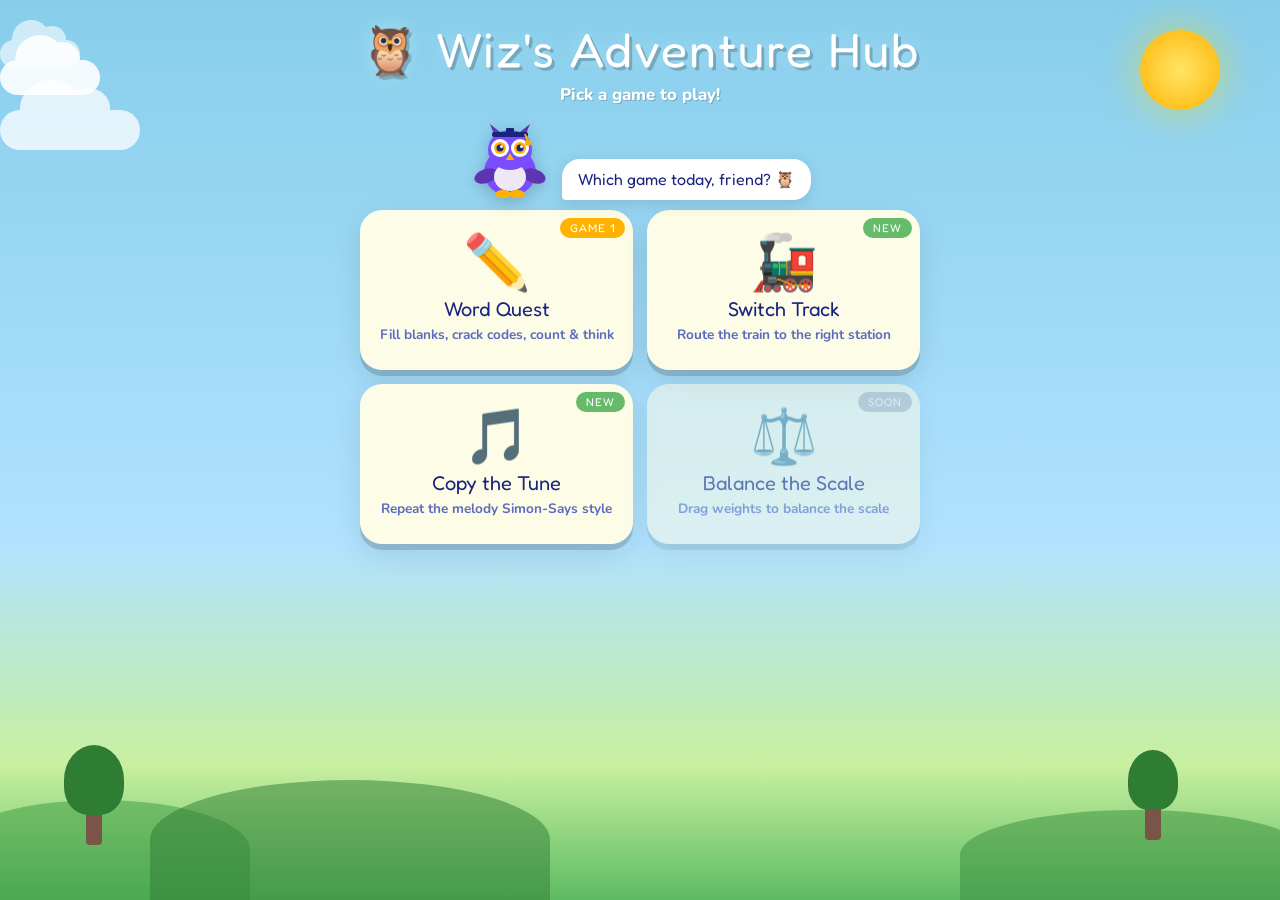
==== index.html @ 67a91172 "Add Copy the Tune — Simon-Says musical game 4 pads (C-E-G-C major triad), Web Audio bell tones, 9 cu" ====
<!DOCTYPE html>
<html lang="en">
<head>
<meta charset="UTF-8">
<meta name="viewport" content="width=device-width, initial-scale=1.0">
<title>KidsLearn — Wiz's Adventure Hub 🦉</title>
<link rel="stylesheet" href="css/base.css">
<style>
.hub-title{
  font-family:'Fredoka One',cursive;
  font-size:clamp(2rem,6vw,3rem);
  color:white;text-align:center;
  text-shadow:3px 3px 0 rgba(0,0,0,0.2),0 0 20px rgba(255,255,255,0.3);
  letter-spacing:2px;
  margin:8px 0 4px;
}
.hub-sub{
  text-align:center;color:white;font-weight:800;
  font-size:1.05rem;text-shadow:1px 1px 0 rgba(0,0,0,0.2);
  margin-bottom:14px;
}
.tiles{
  display:grid;grid-template-columns:1fr 1fr;gap:14px;
  width:100%;max-width:560px;margin-top:6px;
}
@media (max-width:420px){ .tiles{grid-template-columns:1fr} }
.tile{
  display:flex;flex-direction:column;align-items:center;justify-content:center;
  background:rgba(255,253,231,0.97);
  border-radius:22px;padding:20px 14px;
  text-decoration:none;
  box-shadow:0 6px 0 rgba(0,0,0,0.15),0 10px 30px rgba(0,0,0,0.1);
  transition:transform 0.15s,box-shadow 0.15s;
  color:var(--navy);
  min-height:160px;
  position:relative;
  overflow:hidden;
}
.tile:hover{transform:translateY(-3px);box-shadow:0 9px 0 rgba(0,0,0,0.15),0 14px 40px rgba(0,0,0,0.12)}
.tile:active{transform:translateY(2px);box-shadow:0 4px 0 rgba(0,0,0,0.15)}
.tile.locked{opacity:0.55;cursor:not-allowed;pointer-events:none}
.tile-icon{font-size:3.4rem;line-height:1;margin-bottom:8px}
.tile-name{font-family:'Fredoka One',cursive;font-size:1.25rem;text-align:center;line-height:1.15}
.tile-desc{font-size:0.85rem;color:#5C6BC0;font-weight:700;text-align:center;margin-top:4px}
.tile-badge{
  position:absolute;top:8px;right:8px;
  background:#FFB300;color:white;font-family:'Fredoka One',cursive;
  font-size:0.7rem;padding:3px 10px;border-radius:99px;letter-spacing:1px;
}
.tile-badge.soon{background:#BDBDBD}
.tile-badge.new{background:#66BB6A}
</style>
</head>
<body>

<div id="scene" class="day">
  <div class="sun"></div>
  <div class="moon"></div>
  <div class="stars-wrap" id="starsWrap"></div>
  <div class="cloud c1"></div>
  <div class="cloud c2"></div>
  <div class="cloud c3"></div>
  <div class="hills">
    <div class="hill hill1"></div>
    <div class="hill hill2"></div>
    <div class="hill hill3"></div>
  </div>
  <div class="tree" style="left:5%;bottom:55px"><div class="tree-top"></div><div class="tree-trunk"></div></div>
  <div class="tree" style="right:8%;bottom:60px"><div class="tree-top" style="width:50px;height:60px"></div><div class="tree-trunk"></div></div>
</div>

<div id="confetti"></div>

<div id="app">
  <div class="hub-title">🦉 Wiz's Adventure Hub</div>
  <div class="hub-sub">Pick a game to play!</div>

  <div id="wizHost"></div>

  <div class="tiles">
    <a class="tile" href="games/word-quest.html">
      <span class="tile-badge">GAME 1</span>
      <div class="tile-icon">✏️</div>
      <div class="tile-name">Word Quest</div>
      <div class="tile-desc">Fill blanks, crack codes, count &amp; think</div>
    </a>
    <a class="tile" href="games/switch-track.html">
      <span class="tile-badge new">NEW</span>
      <div class="tile-icon">🚂</div>
      <div class="tile-name">Switch Track</div>
      <div class="tile-desc">Route the train to the right station</div>
    </a>
    <a class="tile" href="games/copy-the-tune.html">
      <span class="tile-badge new">NEW</span>
      <div class="tile-icon">🎵</div>
      <div class="tile-name">Copy the Tune</div>
      <div class="tile-desc">Repeat the melody Simon-Says style</div>
    </a>
    <div class="tile locked">
      <span class="tile-badge soon">SOON</span>
      <div class="tile-icon">⚖️</div>
      <div class="tile-name">Balance the Scale</div>
      <div class="tile-desc">Drag weights to balance the scale</div>
    </div>
  </div>
</div>

<script src="js/core/util.js"></script>
<script src="js/core/scene.js"></script>
<script src="js/core/wiz.js"></script>
<script src="js/core/confetti.js"></script>
<script>
  KL.scene.setScene('day');
  KL.wiz.mount(document.getElementById('wizHost'), 'Which game today, friend? 🦉');
  setTimeout(()=>KL.wiz.say('Which game today, friend? 🦉','idle'), 400);
</script>
</body>
</html>
---- css/base.css ----
@import url('https://fonts.googleapis.com/css2?family=Nunito:wght@400;700;800;900&family=Fredoka+One&display=swap');

:root {
  --sky1:#87CEEB; --sky2:#B0E0FF;
  --sun:#FFD700; --moon:#FFF8DC;
  --grass:#5DBB63; --grass2:#3A9940;
  --cloud:#fff;
  --navy:#1A237E; --navy2:#283593;
  --coral:#FF6B4A; --coral2:#E64A19;
  --gold:#FFB300; --gold2:#FF8F00;
  --mint:#4CAF82; --mint2:#388E60;
  --purple:#7C4DFF; --purple2:#5E35B1;
  --card:#FFFDE7; --card2:#FFF9C4;
  --white:#fff;
  --txt:#1A237E;
}

*{box-sizing:border-box;margin:0;padding:0}

body{
  font-family:'Nunito',sans-serif;
  min-height:100vh;
  overflow-x:hidden;
  display:flex;flex-direction:column;align-items:center;
  position:relative;
}

/* ═══ ANIMATED BACKGROUNDS ═══ */
#scene{
  position:fixed;inset:0;z-index:0;
  transition:background 1s ease;
}
#scene.day{background:linear-gradient(180deg,#87CEEB 0%,#B0E2FF 60%,#C8F0A0 85%,#5DBB63 100%)}
#scene.night{background:linear-gradient(180deg,#0D1B4B 0%,#1A2D6B 60%,#1E3A1E 85%,#2D5A2D 100%)}
#scene.jungle{background:linear-gradient(180deg,#1B5E20 0%,#2E7D32 40%,#388E3C 75%,#1B5E20 100%)}
#scene.space{background:linear-gradient(180deg,#0A0A2E 0%,#1A1A4E 50%,#0D2137 85%,#0A1628 100%)}
#scene.candy{background:linear-gradient(180deg,#FCE4EC 0%,#F8BBD0 40%,#E1BEE7 75%,#CE93D8 100%)}

.sun{position:absolute;top:30px;right:60px;width:80px;height:80px;background:radial-gradient(circle,#FFE566,#FFB300);border-radius:50%;box-shadow:0 0 40px #FFD70088;animation:sunPulse 4s ease-in-out infinite}
@keyframes sunPulse{0%,100%{box-shadow:0 0 40px #FFD70088}50%{box-shadow:0 0 70px #FFD700CC}}
.moon{position:absolute;top:30px;right:60px;width:70px;height:70px;background:#FFF8DC;border-radius:50%;box-shadow:0 0 30px #FFF8DC88;display:none}
.night .moon{display:block}
.night .sun{display:none}

.cloud{position:absolute;background:white;border-radius:50px;opacity:0.9;animation:drift linear infinite}
.cloud::before,.cloud::after{content:'';position:absolute;background:white;border-radius:50%}
.cloud.c1{width:100px;height:35px;top:60px;animation-duration:28s;animation-delay:-5s}
.cloud.c1::before{width:50px;height:50px;top:-25px;left:15px}
.cloud.c1::after{width:35px;height:35px;top:-18px;left:45px}
.cloud.c2{width:140px;height:40px;top:110px;animation-duration:40s;animation-delay:-15s;opacity:0.75}
.cloud.c2::before{width:65px;height:55px;top:-30px;left:20px}
.cloud.c2::after{width:45px;height:40px;top:-22px;left:65px}
.cloud.c3{width:80px;height:28px;top:40px;animation-duration:55s;animation-delay:-30s;opacity:0.6}
.cloud.c3::before{width:38px;height:38px;top:-20px;left:12px}
.cloud.c3::after{width:28px;height:28px;top:-14px;left:38px}
@keyframes drift{from{left:-200px}to{left:110vw}}

.stars-wrap{position:absolute;inset:0;pointer-events:none;display:none}
.night .stars-wrap,.space .stars-wrap{display:block}
.star-dot{position:absolute;background:white;border-radius:50%;animation:twinkle ease-in-out infinite}
@keyframes twinkle{0%,100%{opacity:1;transform:scale(1)}50%{opacity:0.2;transform:scale(0.5)}}

.hills{position:absolute;bottom:0;left:0;right:0;height:120px;overflow:hidden}
.hill{position:absolute;bottom:0;border-radius:50% 50% 0 0;opacity:0.5}
.hill1{width:300px;height:100px;left:-50px;background:#3A9940}
.hill2{width:400px;height:120px;left:150px;background:#2E7D32}
.hill3{width:350px;height:90px;right:-30px;background:#388E3C}

.tree{position:absolute;bottom:60px}
.tree-trunk{width:16px;height:40px;background:#795548;margin:0 auto;border-radius:4px}
.tree-top{width:60px;height:70px;background:#2E7D32;border-radius:50% 50% 40% 40%;margin:0 auto;position:relative;top:10px}

.vine{position:absolute;top:0;width:8px;background:linear-gradient(#2E7D32,#1B5E20);border-radius:4px;animation:swingVine 3s ease-in-out infinite;transform-origin:top center}
@keyframes swingVine{0%,100%{transform:rotate(-8deg)}50%{transform:rotate(8deg)}}

.planet{position:absolute;border-radius:50%;animation:floatPlanet 6s ease-in-out infinite}
@keyframes floatPlanet{0%,100%{transform:translateY(0)}50%{transform:translateY(-12px)}}
.rocket{position:absolute;font-size:2.5rem;animation:rocketFly 8s linear infinite}
@keyframes rocketFly{from{left:-60px;top:20%}to{left:110vw;top:10%}}

.lollipop{position:absolute;font-size:2.5rem;animation:bounce 2s ease-in-out infinite}
@keyframes bounce{0%,100%{transform:translateY(0) rotate(-5deg)}50%{transform:translateY(-10px) rotate(5deg)}}

/* ═══ OWL MASCOT ═══ */
.wiz-wrap{
  position:relative;z-index:10;
  display:flex;align-items:flex-end;gap:12px;
  margin-bottom:4px;
  width:100%;max-width:580px;
  padding:0 8px;
}
.wiz{
  flex-shrink:0;
  width:80px;height:80px;
  position:relative;
  filter:drop-shadow(0 4px 8px rgba(0,0,0,0.2));
  transition:transform 0.3s;
}
.wiz.happy{animation:wizBounce 0.6s ease}
.wiz.sad{animation:wizShake 0.5s ease}
.wiz.idle{animation:wizFloat 3s ease-in-out infinite}
@keyframes wizBounce{0%,100%{transform:scale(1)}30%{transform:scale(1.3) rotate(-10deg)}60%{transform:scale(0.9) rotate(5deg)}}
@keyframes wizShake{0%,100%{transform:translateX(0)}25%{transform:translateX(-8px)}75%{transform:translateX(8px)}}
@keyframes wizFloat{0%,100%{transform:translateY(0)}50%{transform:translateY(-6px)}}

.wiz-bubble{
  background:white;
  border-radius:18px 18px 18px 4px;
  padding:10px 16px;
  font-family:'Fredoka One',cursive;
  font-size:1rem;
  color:var(--navy);
  box-shadow:0 4px 16px rgba(0,0,0,0.12);
  max-width:340px;
  line-height:1.3;
  opacity:0;
  transform:translateY(6px);
  transition:opacity 0.3s,transform 0.3s;
}
.wiz-bubble.show{opacity:1;transform:translateY(0)}

/* ═══ LAYOUT ═══ */
#app{
  position:relative;z-index:5;
  width:100%;max-width:640px;
  padding:12px 12px 24px;
  display:flex;flex-direction:column;align-items:center;
  min-height:100vh;
}

.hdr{text-align:center;padding:12px 0 6px}
.logo{
  font-family:'Fredoka One',cursive;
  font-size:clamp(1.6rem,4.5vw,2.4rem);
  color:white;
  text-shadow:3px 3px 0 rgba(0,0,0,0.2),0 0 20px rgba(255,255,255,0.3);
  letter-spacing:2px;
}

.hud{display:flex;gap:10px;justify-content:center;flex-wrap:wrap;margin:8px 0 10px;width:100%}
.hud-pill{
  background:rgba(255,255,255,0.92);
  backdrop-filter:blur(4px);
  border-radius:99px;padding:6px 18px;
  font-family:'Fredoka One',cursive;font-size:1.05rem;
  box-shadow:0 3px 0 rgba(0,0,0,0.12);
  color:var(--navy);display:flex;align-items:center;gap:5px;
}

.prog-wrap{width:100%;background:rgba(255,255,255,0.4);border-radius:99px;height:12px;margin-bottom:10px;overflow:hidden}
.prog-bar{height:100%;border-radius:99px;background:linear-gradient(90deg,#FFB300,#FF6B4A);transition:width 0.5s ease}

.card{
  background:rgba(255,253,231,0.97);
  border-radius:28px;
  padding:24px 20px 22px;
  width:100%;
  box-shadow:0 8px 0 rgba(0,0,0,0.15),0 14px 40px rgba(0,0,0,0.12);
  position:relative;
  animation:cardIn 0.4s cubic-bezier(0.34,1.56,0.64,1);
}
@keyframes cardIn{from{opacity:0;transform:translateY(40px) scale(0.92)}to{opacity:1;transform:none}}

.screen{
  width:100%;max-width:560px;
  background:rgba(255,253,231,0.97);
  border-radius:28px;padding:36px 24px;
  text-align:center;
  box-shadow:0 8px 0 rgba(0,0,0,0.15),0 14px 40px rgba(0,0,0,0.12);
  animation:cardIn 0.4s ease;
}
.screen h1{font-family:'Fredoka One',cursive;font-size:2.4rem;color:var(--navy);margin-bottom:10px}
.screen p{font-size:1.05rem;color:#5C6BC0;font-weight:700;line-height:1.6;margin-bottom:22px}
.big-e{font-size:5rem;margin-bottom:10px}

.start-btn,.play-btn{
  font-family:'Fredoka One',cursive;font-size:1.4rem;
  padding:15px 48px;background:var(--coral);color:white;
  border:none;border-radius:99px;cursor:pointer;
  box-shadow:0 6px 0 var(--coral2);letter-spacing:1px;
  transition:transform 0.15s;
}
.start-btn:hover,.play-btn:hover{transform:scale(1.05)}

.next-btn{
  display:block;margin:16px auto 0;
  font-family:'Fredoka One',cursive;font-size:1.15rem;
  padding:12px 34px;background:var(--navy);color:white;
  border:none;border-radius:99px;cursor:pointer;
  box-shadow:0 5px 0 #0D1B6E;
  transition:transform 0.1s,box-shadow 0.1s;
  letter-spacing:1px;
}
.next-btn:hover{transform:translateY(-2px);box-shadow:0 7px 0 #0D1B6E}
.next-btn:active{transform:translateY(3px);box-shadow:0 2px 0 #0D1B6E}

#confetti{position:fixed;inset:0;pointer-events:none;z-index:999;overflow:hidden}
.cbit{position:absolute;border-radius:3px;animation:cffall linear forwards}
@keyframes cffall{
  0%{transform:translateY(-20px) rotate(0deg);opacity:1}
  100%{transform:translateY(110vh) rotate(720deg);opacity:0}
}

.hidden{display:none!important}

/* Back-to-hub button */
.back-hub{
  position:fixed;top:14px;left:14px;z-index:20;
  background:rgba(255,255,255,0.92);
  border:none;border-radius:99px;
  padding:8px 16px;
  font-family:'Fredoka One',cursive;font-size:0.95rem;
  color:var(--navy);cursor:pointer;
  box-shadow:0 3px 0 rgba(0,0,0,0.12);
  text-decoration:none;
}
.back-hub:hover{transform:translateY(-2px)}
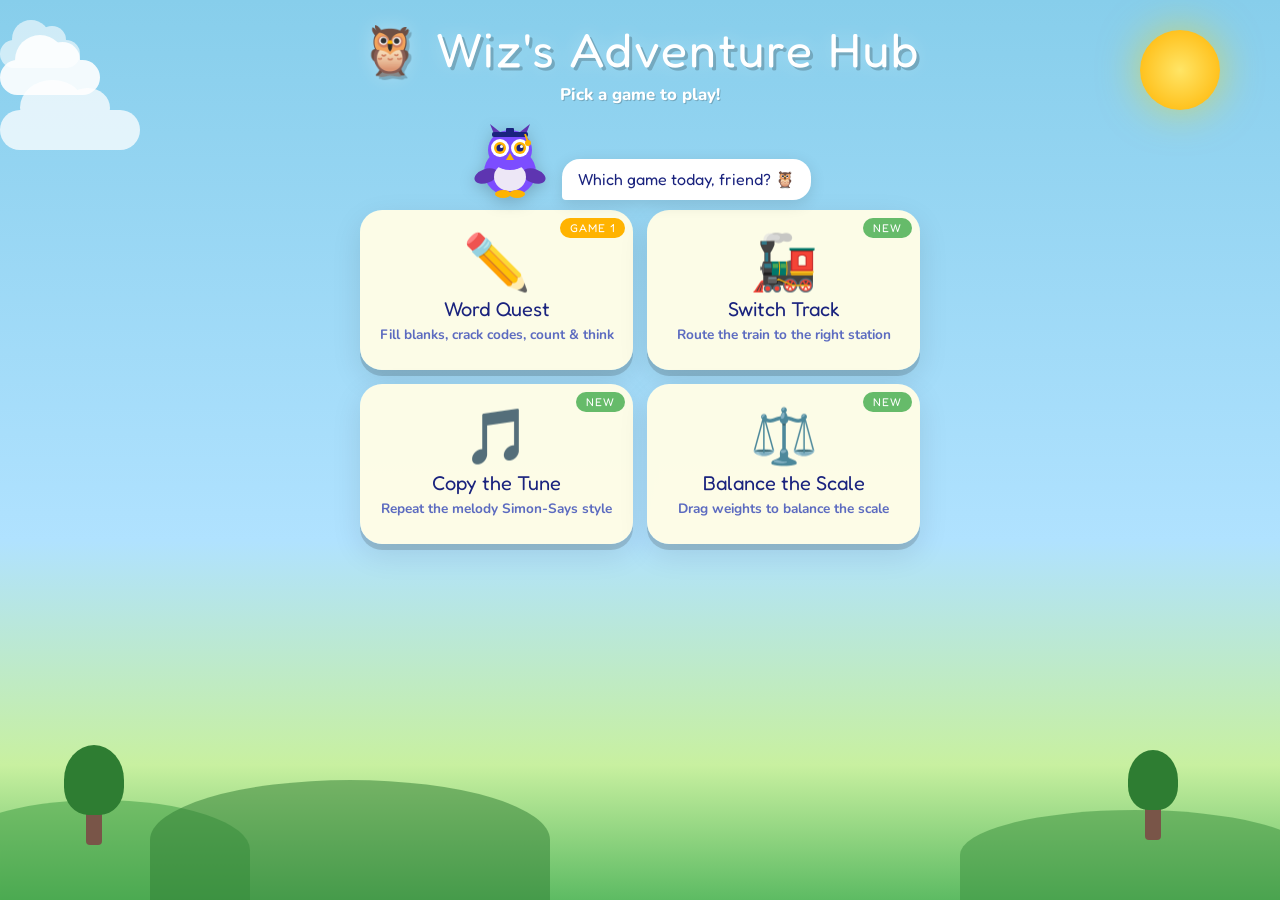
==== commit 31da2380: "Add Balance the Scale — framework scaffold (drag-drop TODO) 15 levels across 2 modes: match (L1-L8) " ====
--- a/index.html
+++ b/index.html
@@ -96,12 +96,12 @@
       <div class="tile-name">Copy the Tune</div>
       <div class="tile-desc">Repeat the melody Simon-Says style</div>
     </a>
-    <div class="tile locked">
-      <span class="tile-badge soon">SOON</span>
+    <a class="tile" href="games/balance-the-scale.html">
+      <span class="tile-badge new">NEW</span>
       <div class="tile-icon">⚖️</div>
       <div class="tile-name">Balance the Scale</div>
       <div class="tile-desc">Drag weights to balance the scale</div>
-    </div>
+    </a>
   </div>
 </div>
 
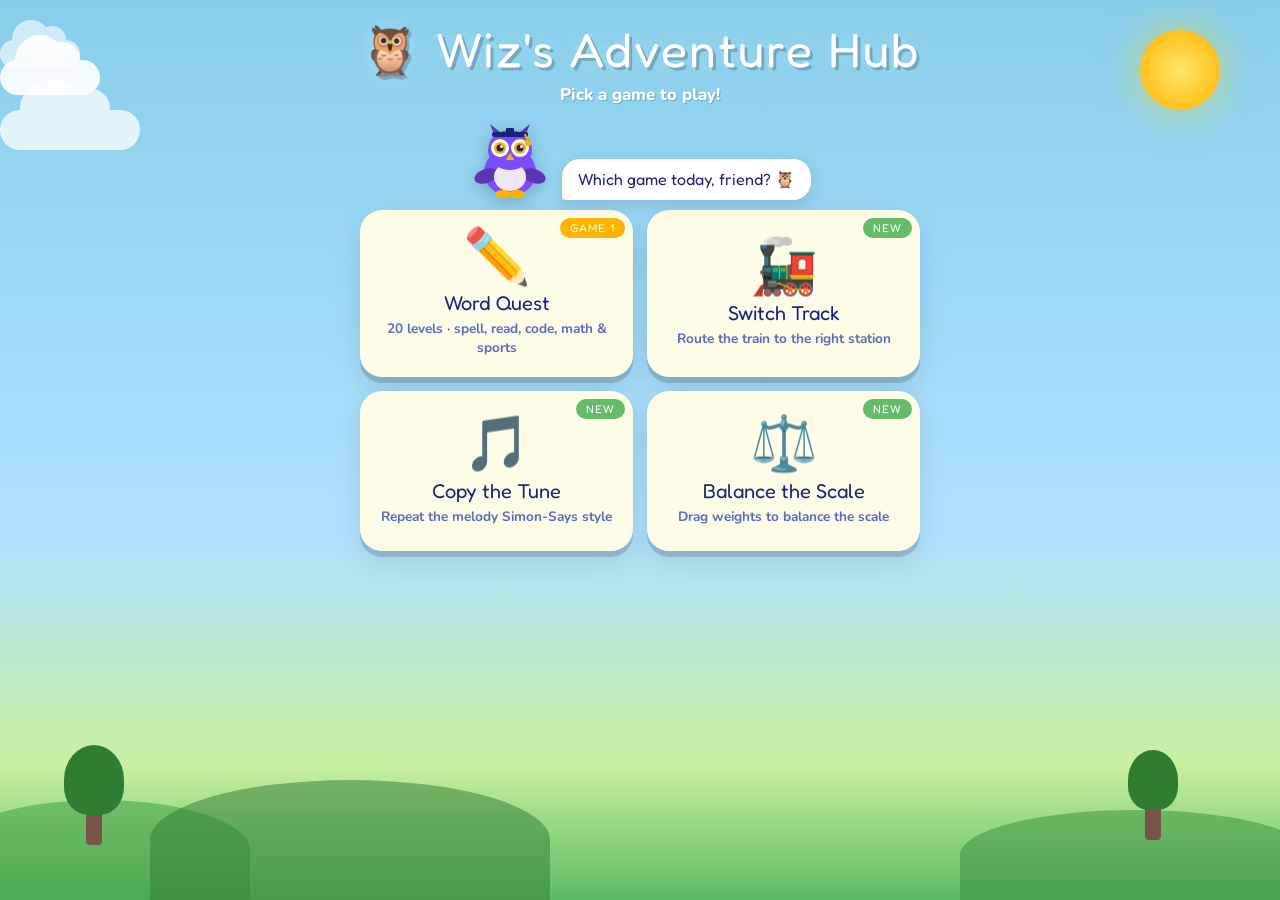
==== commit ee7df389: "Word Quest: rebuild as 20-level quiz wired to reward games Replaces the old single-file random quiz " ====
--- a/index.html
+++ b/index.html
@@ -78,11 +78,11 @@
   <div id="wizHost"></div>
 
   <div class="tiles">
-    <a class="tile" href="games/word-quest.html">
+    <a class="tile" href="games/word-quest/index.html">
       <span class="tile-badge">GAME 1</span>
       <div class="tile-icon">✏️</div>
       <div class="tile-name">Word Quest</div>
-      <div class="tile-desc">Fill blanks, crack codes, count &amp; think</div>
+      <div class="tile-desc">20 levels · spell, read, code, math &amp; sports</div>
     </a>
     <a class="tile" href="games/switch-track.html">
       <span class="tile-badge new">NEW</span>
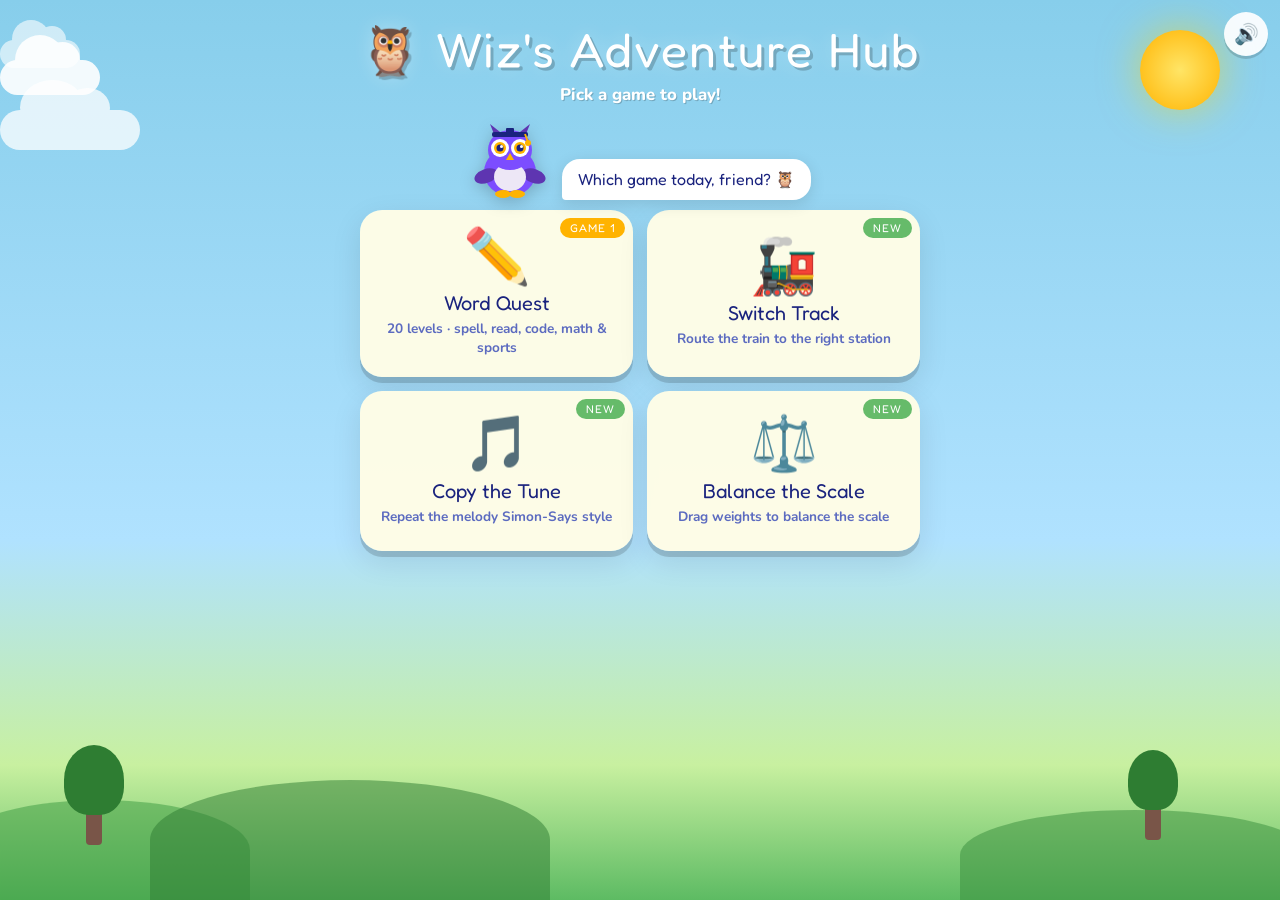
==== commit 094d5c32: "Audio: fix mobile playback, add music everywhere + sound toggle Investigated "no sound on mobile": m" ====
--- a/index.html
+++ b/index.html
@@ -109,6 +109,7 @@
 <script src="js/core/scene.js"></script>
 <script src="js/core/wiz.js"></script>
 <script src="js/core/confetti.js"></script>
+<script src="js/core/audio.js"></script>
 <script>
   KL.scene.setScene('day');
   KL.wiz.mount(document.getElementById('wizHost'), 'Which game today, friend? 🦉');
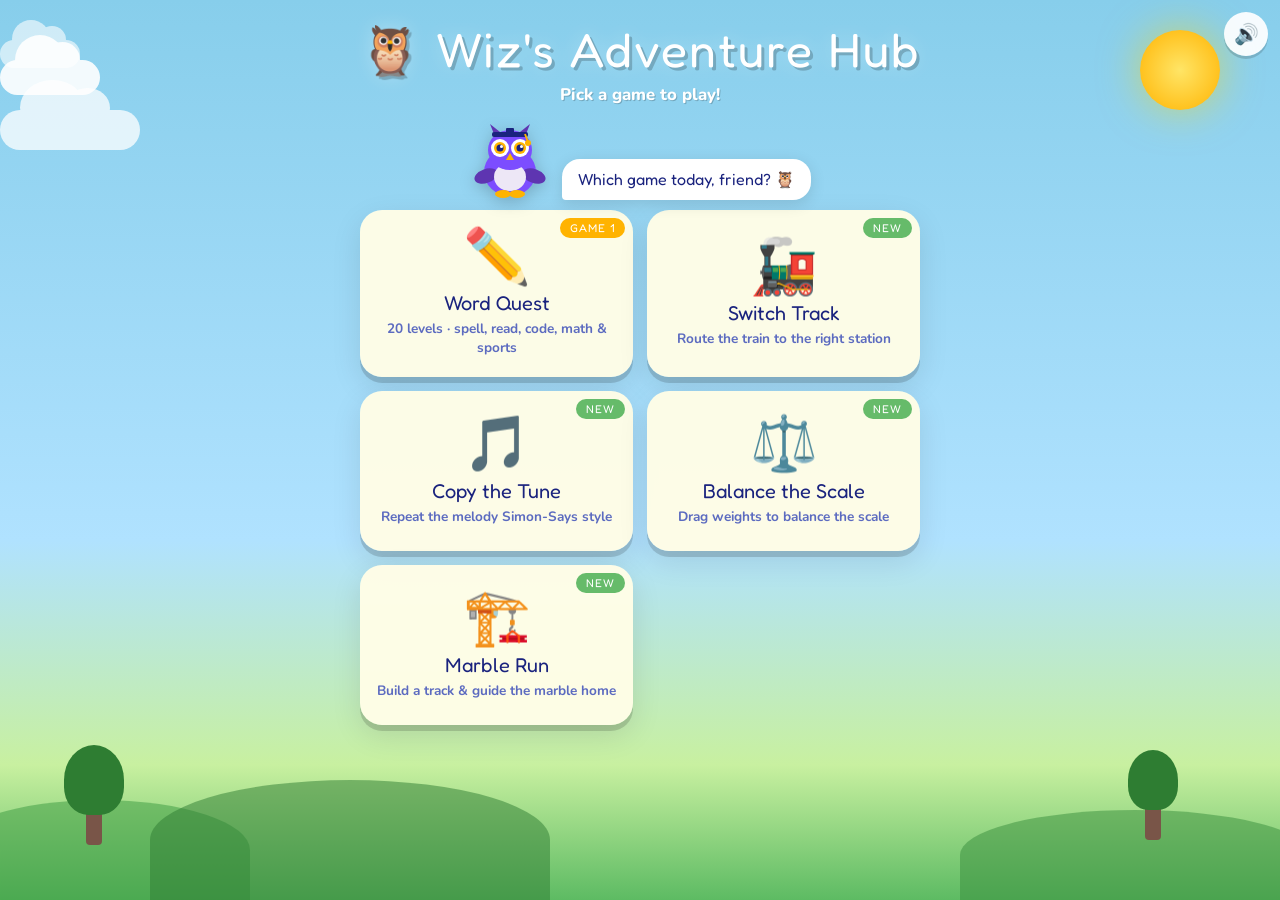
==== commit c771fc55: "Add Marble Run: physics puzzle with 15 levels + sandbox mode Canvas-based 2D physics (gravity, ramps" ====
--- a/index.html
+++ b/index.html
@@ -102,6 +102,12 @@
       <div class="tile-name">Balance the Scale</div>
       <div class="tile-desc">Drag weights to balance the scale</div>
     </a>
+    <a class="tile" href="games/marble-run.html">
+      <span class="tile-badge new">NEW</span>
+      <div class="tile-icon">🏗️</div>
+      <div class="tile-name">Marble Run</div>
+      <div class="tile-desc">Build a track &amp; guide the marble home</div>
+    </a>
   </div>
 </div>
 
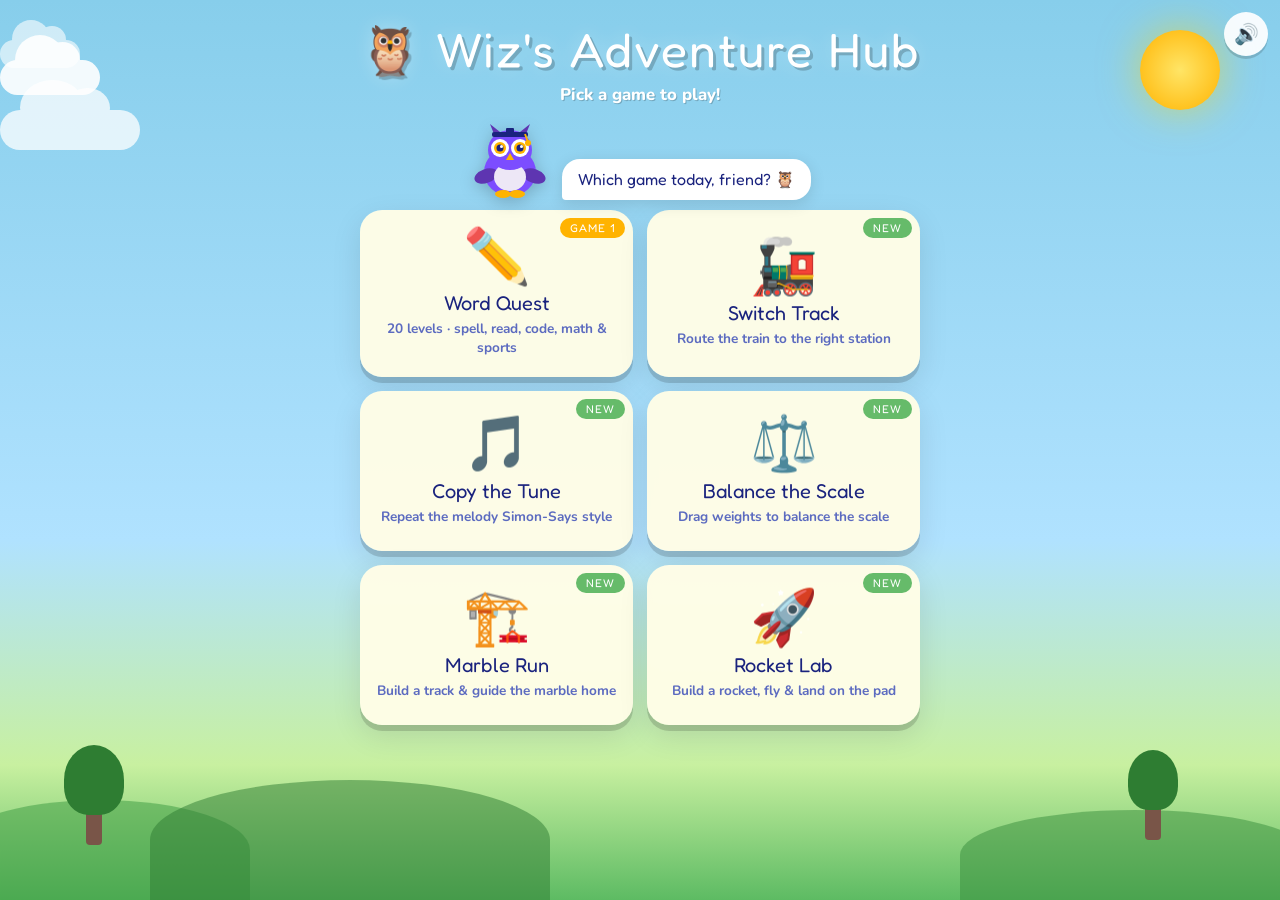
==== commit 65c61127: "Add Rocket Lab: build rockets, fly & land across 15 levels Co-Authored-By: Claude Opus 4.6 <noreply@" ====
--- a/index.html
+++ b/index.html
@@ -108,6 +108,12 @@
       <div class="tile-name">Marble Run</div>
       <div class="tile-desc">Build a track &amp; guide the marble home</div>
     </a>
+    <a class="tile" href="games/rocket-lab.html">
+      <span class="tile-badge new">NEW</span>
+      <div class="tile-icon">🚀</div>
+      <div class="tile-name">Rocket Lab</div>
+      <div class="tile-desc">Build a rocket, fly &amp; land on the pad</div>
+    </a>
   </div>
 </div>
 
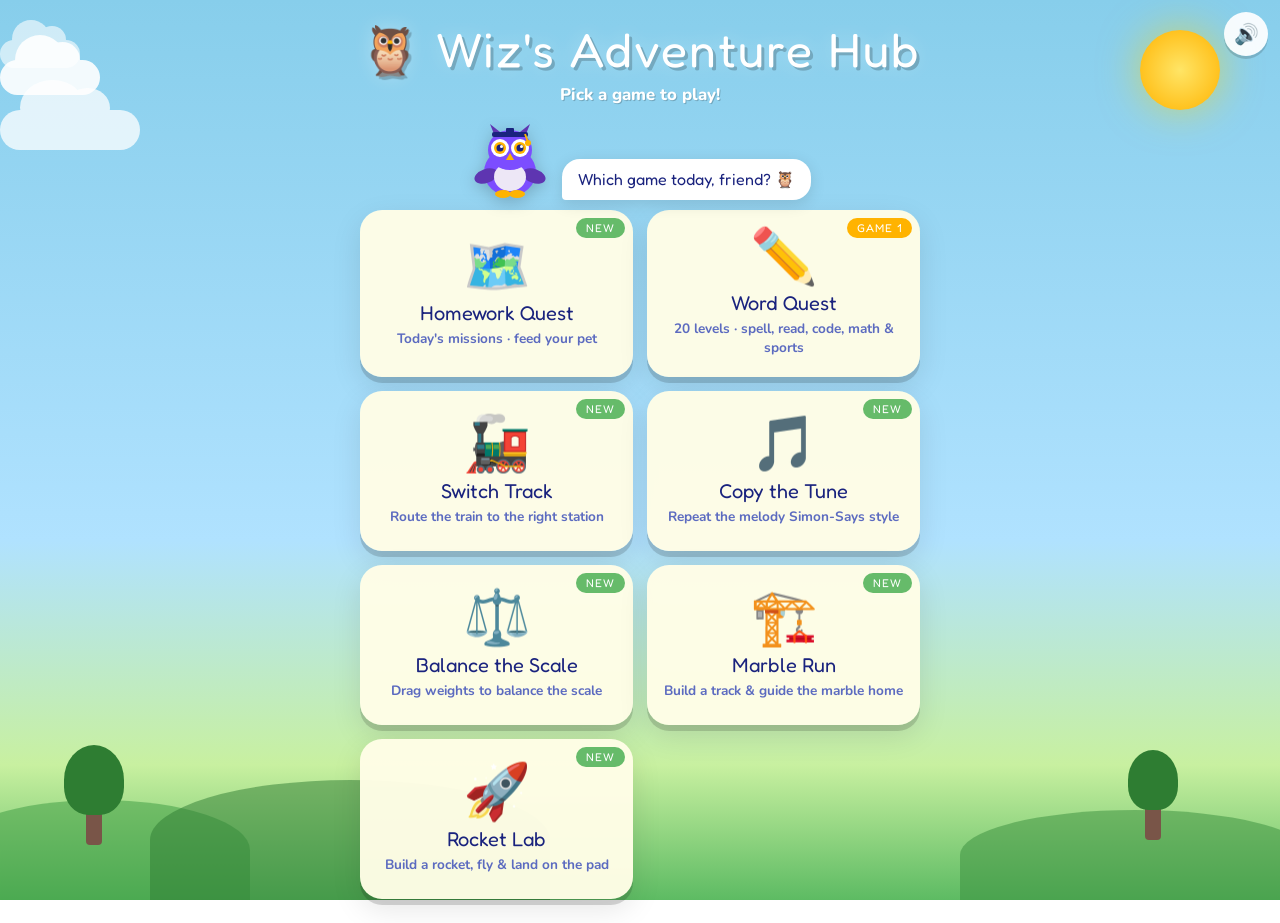
==== commit 34c6d4e9: "Add Homework Quest: paper-first daily missions with pet + treasure map New section of the hub (tile " ====
--- a/index.html
+++ b/index.html
@@ -4,6 +4,9 @@
 <meta charset="UTF-8">
 <meta name="viewport" content="width=device-width, initial-scale=1.0">
 <title>KidsLearn — Wiz's Adventure Hub 🦉</title>
+<link rel="manifest" href="manifest.json">
+<meta name="theme-color" content="#1A237E">
+<link rel="apple-touch-icon" href="icons/apple-touch-icon.png">
 <link rel="stylesheet" href="css/base.css">
 <style>
 .hub-title{
@@ -78,6 +81,12 @@
   <div id="wizHost"></div>
 
   <div class="tiles">
+    <a class="tile" href="homework/index.html">
+      <span class="tile-badge new" id="hwBadge">NEW</span>
+      <div class="tile-icon">🗺️</div>
+      <div class="tile-name">Homework Quest</div>
+      <div class="tile-desc">Today's missions · feed your pet</div>
+    </a>
     <a class="tile" href="games/word-quest/index.html">
       <span class="tile-badge">GAME 1</span>
       <div class="tile-icon">✏️</div>
@@ -126,6 +135,42 @@
   KL.scene.setScene('day');
   KL.wiz.mount(document.getElementById('wizHost'), 'Which game today, friend? 🦉');
   setTimeout(()=>KL.wiz.say('Which game today, friend? 🦉','idle'), 400);
+
+  // Homework Quest tile badge: "⭐ 2 left today". Read-only peek at its IndexedDB;
+  // aborts the open if the database doesn't exist yet so we never create it here.
+  (function(){
+    if(!window.indexedDB) return;
+    const req = indexedDB.open('homeworkQuest');
+    req.onupgradeneeded = () => req.transaction.abort();
+    req.onerror = () => {};
+    req.onsuccess = () => {
+      const db = req.result;
+      if(!db.objectStoreNames.contains('children')){ db.close(); return; }
+      const d = new Date();
+      const today = d.getFullYear()+'-'+String(d.getMonth()+1).padStart(2,'0')+'-'+String(d.getDate()).padStart(2,'0');
+      const tx = db.transaction(['children','dailyMissions'], 'readonly');
+      const kids = tx.objectStore('children').getAll();
+      kids.onsuccess = () => {
+        if(!kids.result.length) return;
+        let left = 0, pending = kids.result.length;
+        kids.result.forEach(c => {
+          const r = tx.objectStore('dailyMissions').get(c.id + '_' + today);
+          r.onsuccess = () => {
+            left += r.result ? r.result.missions.filter(m => m.status !== 'done').length : (c.missionsPerDay || 2);
+            if(--pending) return;
+            const b = document.getElementById('hwBadge');
+            b.textContent = left ? '⭐ ' + left + ' left today' : '✅ Done today';
+            b.className = 'tile-badge' + (left ? '' : ' new');
+          };
+        });
+      };
+      tx.oncomplete = () => db.close();
+    };
+  })();
+
+  if('serviceWorker' in navigator){
+    window.addEventListener('load', () => navigator.serviceWorker.register('sw.js').catch(() => {}));
+  }
 </script>
 </body>
 </html>
